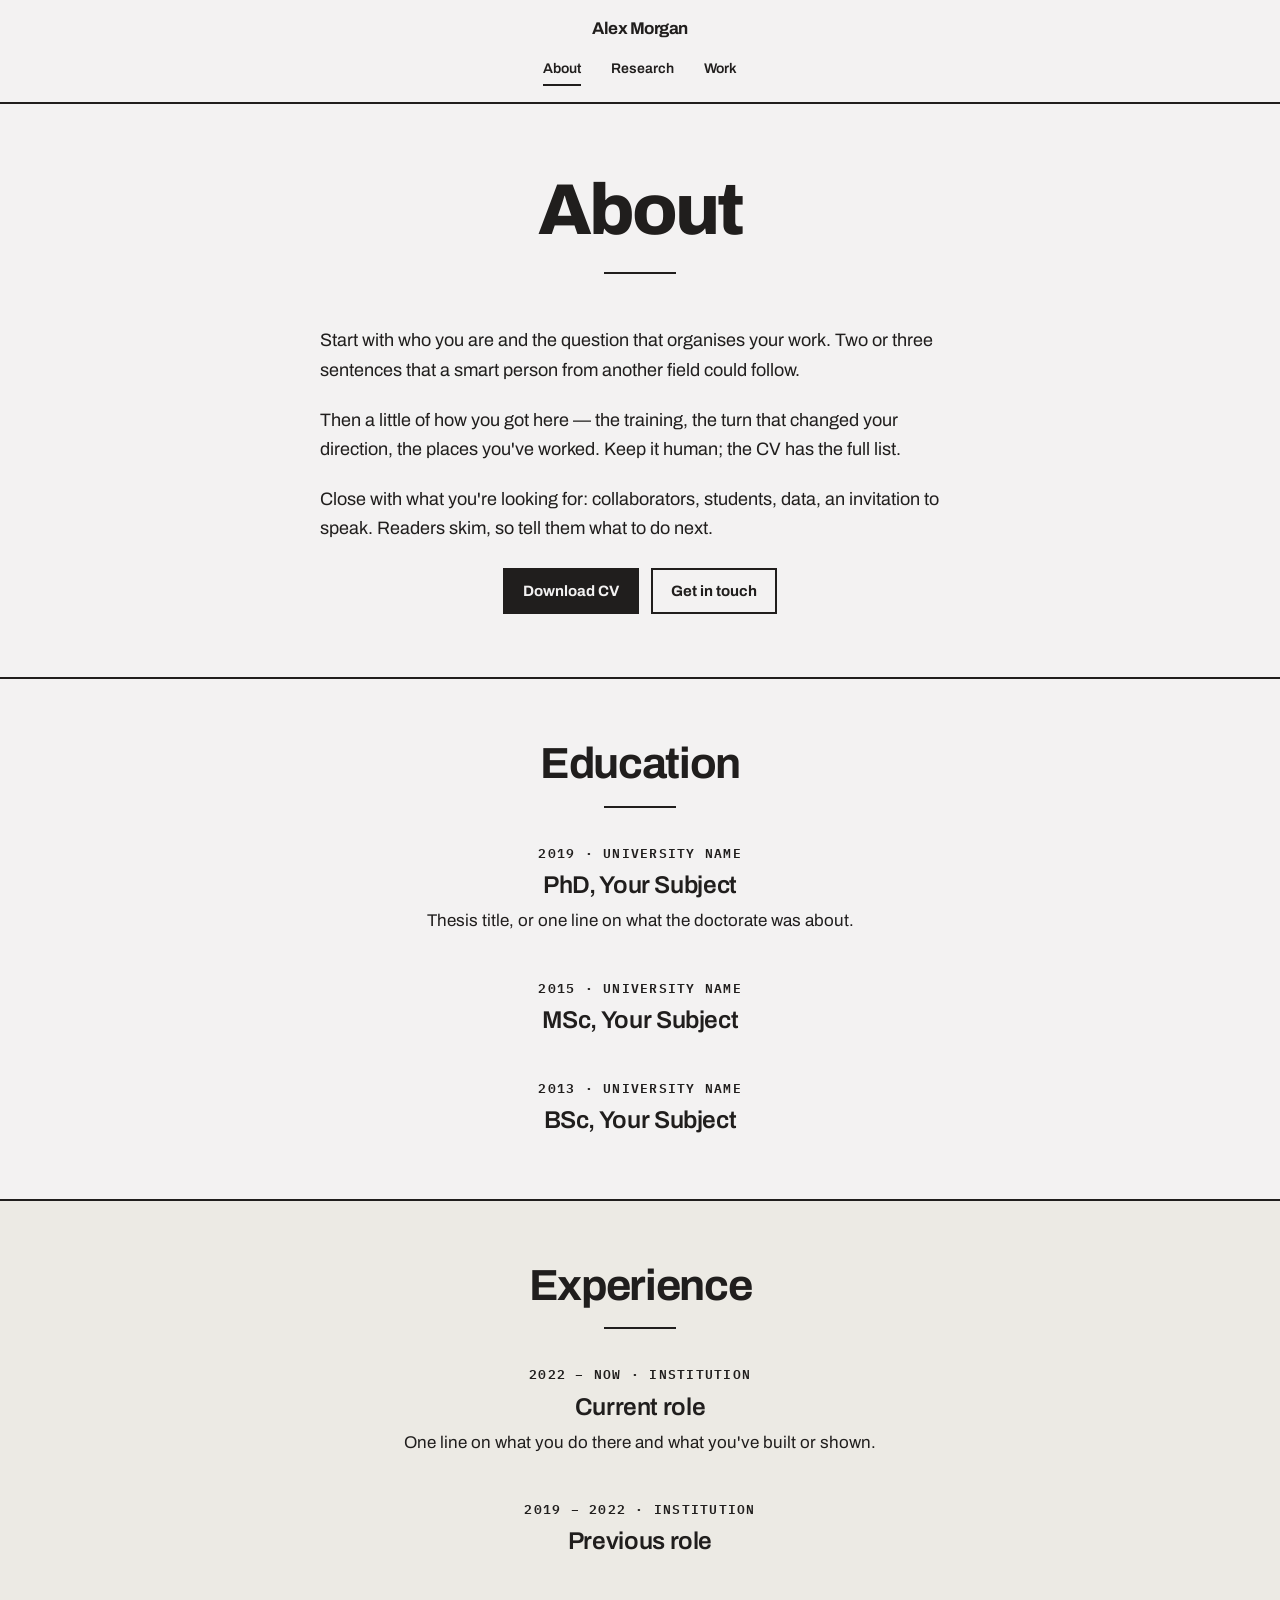
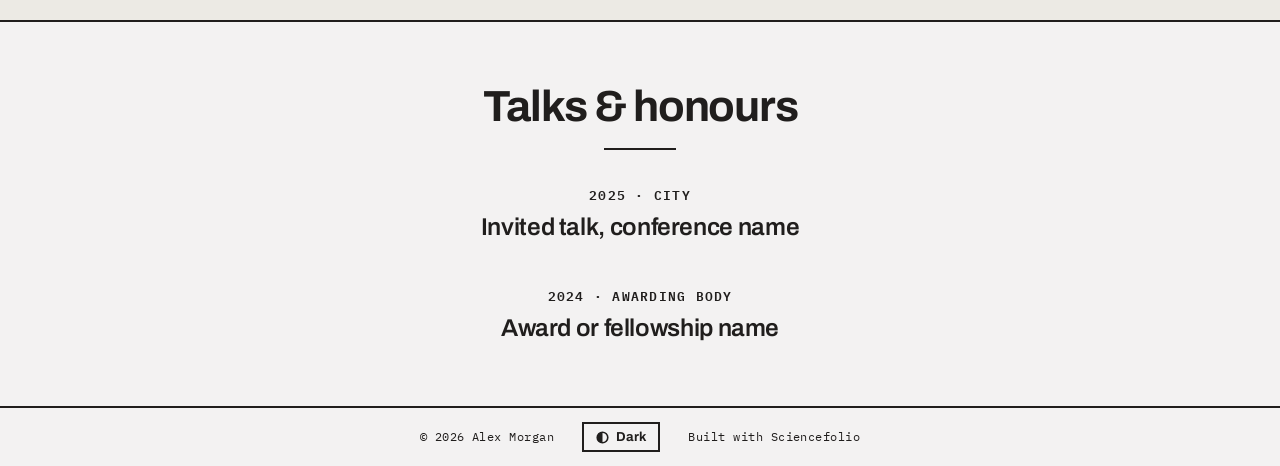
==== about.html @ f15d70e9 "Initial commit" ====
<!doctype html>
<html lang="en">
<head>
<meta charset="utf-8">
<meta name="viewport" content="width=device-width, initial-scale=1">
<title>About · Alex Morgan</title>
<meta name="description" content="Biography, education and experience of Alex Morgan.">
<link rel="icon" href="images/favicon.svg" type="image/svg+xml">
<link rel="preconnect" href="https://fonts.googleapis.com">
<link rel="preconnect" href="https://fonts.gstatic.com" crossorigin>
<link rel="stylesheet" href="https://fonts.googleapis.com/css2?family=Archivo:wght@300;400;600;700;800&family=IBM+Plex+Mono:wght@400;600&family=Fraunces:ital,opsz,wght@0,9..144,300..700;1,9..144,300..700&display=swap">
<link rel="stylesheet" href="css/tokens.css">
<link rel="stylesheet" href="css/site.css">
<script src="js/theme.js"></script>
</head>
<body>

<nav class="nav" aria-label="Main">
  <!-- EDIT: your name; links back to the home page -->
  <a class="nav-name" href="index.html">Alex Morgan</a>
  <a href="about.html" aria-current="page">About</a>
  <a href="research.html">Research</a>
  <a href="work.html">Work</a>
</nav>

<main>
  <header class="page-head">
    <h1>About</h1>
    <hr class="short-rule">
  </header>

  <section class="section flush-top">
    <div class="prose">
      <!-- EDIT: two or three paragraphs. Who you are, what you work on, what you want people to ask you about. -->
      <p>Start with who you are and the question that organises your work. Two or three sentences that a smart person from another field could follow.</p>
      <p>Then a little of how you got here — the training, the turn that changed your direction, the places you've worked. Keep it human; the CV has the full list.</p>
      <p>Close with what you're looking for: collaborators, students, data, an invitation to speak. Readers skim, so tell them what to do next.</p>
    </div>
    <div class="btn-row">
      <a class="btn" href="files/cv.pdf">Download CV</a>
      <a class="btn btn-line" href="index.html#contact">Get in touch</a>
    </div>
  </section>

  <!-- ============ EDUCATION ============ -->
  <section class="section" aria-labelledby="edu-h">
    <div class="wrap">
      <div class="section-head">
        <h2 id="edu-h">Education</h2>
        <hr class="short-rule">
      </div>
      <div class="entries">
        <article class="entry">
          <p class="when">2019 · University name</p>
          <h3>PhD, Your Subject</h3>
          <p>Thesis title, or one line on what the doctorate was about.</p>
        </article>
        <article class="entry">
          <p class="when">2015 · University name</p>
          <h3>MSc, Your Subject</h3>
        </article>
        <article class="entry">
          <p class="when">2013 · University name</p>
          <h3>BSc, Your Subject</h3>
        </article>
      </div>
    </div>
  </section>

  <!-- ============ EXPERIENCE ============ -->
  <section class="section tint" aria-labelledby="exp-h">
    <div class="wrap">
      <div class="section-head">
        <h2 id="exp-h">Experience</h2>
        <hr class="short-rule">
      </div>
      <div class="entries">
        <article class="entry">
          <p class="when">2022 – now · Institution</p>
          <h3>Current role</h3>
          <p>One line on what you do there and what you've built or shown.</p>
        </article>
        <article class="entry">
          <p class="when">2019 – 2022 · Institution</p>
          <h3>Previous role</h3>
        </article>
      </div>
    </div>
  </section>

  <!-- ============ TALKS & HONOURS ============ -->
  <section class="section" aria-labelledby="hon-h">
    <div class="wrap">
      <div class="section-head">
        <h2 id="hon-h">Talks &amp; honours</h2>
        <hr class="short-rule">
      </div>
      <div class="entries">
        <article class="entry">
          <p class="when">2025 · City</p>
          <h3>Invited talk, conference name</h3>
        </article>
        <article class="entry">
          <p class="when">2024 · Awarding body</p>
          <h3>Award or fellowship name</h3>
        </article>
      </div>
    </div>
  </section>
</main>

<footer class="foot">
  <a href="index.html">© 2026 Alex Morgan</a>
  <button type="button" class="toggle" data-theme-toggle aria-pressed="false"><svg viewBox="0 0 16 16" width="13" height="13" aria-hidden="true"><circle cx="8" cy="8" r="6.5" fill="none" stroke="currentColor" stroke-width="2"/><path d="M8 1.5a6.5 6.5 0 0 0 0 13z" fill="currentColor"/></svg><span data-theme-label>Dark</span></button>
  <a href="https://github.com/tuannguyen8390/sciencefolio" rel="noopener">Built with Sciencefolio</a>
</footer>

</body>
</html>
---- css/tokens.css ----
/* ==========================================================================
   SCIENCEFOLIO — tokens.css
   The only file most people need to edit. Three decisions:
   1) TYPE PACK   → set PACK in js/theme.js ('grotesk' default, or 'serif')
   2) ACCENT      → uncomment one line below (or write your own hex)
   3) COLORS      → paper / ink, if you want a different neutral
   ========================================================================== */

:root {
  /* ---- neutrals ------------------------------------------------------- */
  --paper: #f3f2f2;
  --ink: #201e1d;
  --surface: #eceae4;

  /* ---- 2) ACCENT ------------------------------------------------------
     Ships as plain ink: no color, no shared brand. Pick one (light + dark
     values; the dark one needs to be lighter so it stays readable).        */
  --accent-light: #201e1d;
  --accent-dark: #f3f2f2;
  /* --accent-light: #2545d3;  --accent-dark: #8aa2ff;   cobalt  */
  /* --accent-light: #1e6f50;  --accent-dark: #6fd1a8;   forest  */
  /* --accent-light: #b4552d;  --accent-dark: #f0a07c;   rust    */
  /* --accent-light: #6d28d9;  --accent-dark: #b99bff;   violet  */
  --accent: var(--accent-light);

  /* ---- 1) TYPE PACK 01 · GROTESK (default, STEM) ---------------------- */
  --font-display: 'Archivo', system-ui, sans-serif;
  --font-body: 'Archivo', system-ui, sans-serif;
  --font-label: 'IBM Plex Mono', ui-monospace, monospace;
  --font-statement: var(--font-body);
  --display-weight: 800;      /* name and page titles */
  --display-tracking: -0.04em;
  --display-leading: 0.95;
  --head-weight: 700;         /* section headings */
  --head-tracking: -0.03em;
  --title-weight: 600;        /* entry, column and chapter titles */
  --title-tracking: -0.015em;
  --emph-weight: 700;
  --emph-style: normal;
  --label-transform: none;
  --label-tracking: 0.04em;

  /* ---- layout --------------------------------------------------------- */
  --rule: 2px solid var(--ink);
  --edge: clamp(20px, 5vw, 56px);
  --wide: 960px;
  --measure: 64ch;
}

/* ---- 1) TYPE PACK 02 · SERIF (social science & humanities) -------------
   Activate by setting PACK = 'serif' in js/theme.js                       */
html[data-pack="serif"] {
  --font-display: 'Fraunces', Georgia, serif;
  --font-statement: 'Fraunces', Georgia, serif;
  --font-label: 'Archivo', system-ui, sans-serif;
  --display-weight: 600;
  --display-tracking: -0.015em;
  --display-leading: 1;
  --head-weight: 600;
  --head-tracking: -0.015em;
  --title-weight: 500;
  --title-tracking: -0.005em;
  --emph-weight: 600;
  --emph-style: italic;
  --label-transform: uppercase;
  --label-tracking: 0.1em;
}

/* ---- dark mode (toggle in the footer) ---------------------------------- */
html[data-theme="dark"] {
  --paper: #141312;
  --ink: #f3f2f2;
  --surface: #1d1b19;
  --accent: var(--accent-dark);
}
---- css/site.css ----
/* ==========================================================================
   SCIENCEFOLIO — site.css
   Structure and components. Everything reads from tokens.css — you should
   rarely need to touch this file.
   ========================================================================== */

*, *::before, *::after { box-sizing: border-box; }
html { -webkit-text-size-adjust: 100%; }
body {
  margin: 0;
  min-height: 100vh;
  display: flex;
  flex-direction: column;
  background: var(--paper);
  color: var(--ink);
  font-family: var(--font-body);
  font-size: 17px;
  line-height: 1.55;
  text-wrap: pretty;
}
main { flex: 1; }
a { color: var(--ink); text-underline-offset: 4px; text-decoration-thickness: 2px; }
a:hover { color: var(--accent); }
:focus-visible { outline: 2px solid var(--accent); outline-offset: 3px; }
::selection { background: var(--ink); color: var(--paper); }
img { max-width: 100%; display: block; }

/* ---- nav ---------------------------------------------------------------- */
.nav {
  border-bottom: var(--rule);
  display: flex;
  justify-content: center;
  flex-wrap: wrap;
  gap: 12px 30px;
  padding: 16px var(--edge);
  font-size: 14px;
  font-weight: 600;
}
.nav a { text-decoration: none; padding: 4px 0; border-bottom: 2px solid transparent; }
.nav a:hover, .nav a[aria-current="page"] { border-bottom-color: var(--accent); }
.nav a.nav-name {
  flex-basis: 100%;
  text-align: center;
  border-bottom: 0;
  padding: 0;
  font-family: var(--font-display);
  font-weight: var(--head-weight);
  font-size: 17px;
  letter-spacing: var(--head-tracking);
}
.nav a.nav-name:hover { color: var(--accent); }

/* ---- hero --------------------------------------------------------------- */
.hero {
  display: flex;
  flex-direction: column;
  align-items: center;
  text-align: center;
  padding: clamp(48px, 9vh, 96px) var(--edge) clamp(56px, 10vh, 104px);
}
.portrait { width: 152px; height: 152px; margin: 0; border: var(--rule); }
.portrait img { width: 100%; height: 100%; object-fit: cover; filter: grayscale(1) contrast(1.05); }
.hero h1 {
  font-family: var(--font-display);
  font-weight: var(--display-weight);
  font-size: clamp(40px, 6vw, 84px);
  line-height: var(--display-leading);
  letter-spacing: var(--display-tracking);
  margin: 28px 0 0;
}
.kicker {
  font-family: var(--font-label);
  font-size: 13px;
  font-weight: 600;
  letter-spacing: 0.12em;
  text-transform: uppercase;
  margin: 14px 0 0;
}
.short-rule { width: 72px; border: 0; border-top: 2px solid var(--accent); margin: 28px auto; }
.statement {
  font-family: var(--font-statement);
  font-weight: 300;
  font-size: clamp(19px, 2vw, 26px);
  line-height: 1.4;
  max-width: 36ch;
  margin: 0;
}
.statement strong { font-weight: var(--emph-weight); font-style: var(--emph-style); color: var(--accent); }
.profile-links {
  display: flex;
  flex-wrap: wrap;
  justify-content: center;
  gap: 8px 24px;
  margin: 28px 0 0;
  padding: 0;
  list-style: none;
  font-family: var(--font-label);
  font-size: 13px;
  font-weight: 600;
  letter-spacing: var(--label-tracking);
  text-transform: var(--label-transform);
}

/* ---- page head (inner pages) -------------------------------------------- */
.page-head { text-align: center; padding: clamp(48px, 8vh, 88px) var(--edge) 12px; }
.page-head h1 {
  font-family: var(--font-display);
  font-weight: var(--display-weight);
  font-size: clamp(40px, 6vw, 72px);
  line-height: var(--display-leading);
  letter-spacing: var(--display-tracking);
  margin: 0;
}
.page-head > .short-rule:last-child { margin-bottom: 4px; }
.page-head p { max-width: 52ch; margin: 18px auto 0; font-size: 19px; }

/* ---- sections ----------------------------------------------------------- */
.section { padding: clamp(44px, 7vh, 80px) var(--edge); border-top: var(--rule); }
.section.flush-top { border-top: 0; padding-top: clamp(28px, 4vh, 44px); }
.section.tint { background: var(--surface); }
.wrap { max-width: var(--wide); margin: 0 auto; }
.section-head { text-align: center; margin-bottom: 36px; }
.section-head h2 {
  font-family: var(--font-display);
  font-weight: var(--head-weight);
  font-size: clamp(28px, 3.4vw, 44px);
  line-height: 1;
  letter-spacing: var(--head-tracking);
  margin: 0;
}
.section-head .short-rule { margin: 20px auto 0; }
.more { text-align: center; margin-top: 28px; font-weight: 600; }
.prose { max-width: var(--measure); margin: 0 auto; font-size: 18px; line-height: 1.65; }
.prose p { margin: 0 0 1.1em; }

/* ---- centered columns (home: what I work on) -------------------------- */
.cols3 {
  display: grid;
  grid-template-columns: repeat(3, minmax(0, 1fr));
  gap: 44px 48px;
  text-align: center;
}
.col { display: flex; flex-direction: column; align-items: center; }
.col h3 {
  font-family: var(--font-display);
  font-weight: var(--title-weight);
  font-size: clamp(19px, 1.8vw, 23px);
  line-height: 1.15;
  letter-spacing: var(--title-tracking);
  margin: 0;
}
.col p { margin: 12px 0 0; max-width: 32ch; font-size: 16px; }
.col .tags { justify-content: center; margin-top: 16px; }

/* ---- centered entries (selected work, education, experience) ----------- */
.entries { max-width: var(--measure); margin: 0 auto; }
.entry { max-width: var(--measure); margin-left: auto; margin-right: auto; text-align: center; }
.entry:not([hidden]) ~ .entry:not([hidden]) { margin-top: 44px; }
.entry .when {
  font-family: var(--font-label);
  font-size: 12.5px;
  font-weight: 600;
  letter-spacing: 0.1em;
  text-transform: uppercase;
  margin: 0 0 8px;
}
.entry h3 {
  font-family: var(--font-display);
  font-weight: var(--title-weight);
  font-size: clamp(20px, 1.9vw, 25px);
  line-height: 1.2;
  letter-spacing: var(--title-tracking);
  margin: 0;
}
.entry h3 a { text-decoration: none; }
.entry h3 a:hover { text-decoration: underline; text-decoration-thickness: 2px; text-underline-offset: 5px; }
.entry p:not(.when) { margin: 8px auto 0; max-width: 52ch; }

/* ---- tags --------------------------------------------------------------- */
/* Plain labels separated by dots. Boxes are reserved for things you can click. */
.tags { display: flex; flex-wrap: wrap; gap: 4px 0; }
.tag {
  font-family: var(--font-label);
  font-size: 12px;
  font-weight: 400;
  letter-spacing: 0.08em;
  text-transform: uppercase;
}
.tag + .tag::before { content: "·"; margin: 0 9px; }

/* ---- research chapters -------------------------------------------------- */
.chapters { max-width: 720px; margin: 0 auto; }
.chapter { text-align: center; }
.chapter + .chapter { margin-top: 96px; }
.figure { max-width: 520px; margin: 0 auto 30px; border: var(--rule); }
.figure img { width: 100%; height: auto; aspect-ratio: 16 / 9; object-fit: cover; filter: grayscale(1) contrast(1.05); }
.figure figcaption {
  border-top: var(--rule);
  padding: 10px 14px;
  font-family: var(--font-label);
  font-size: 12.5px;
  font-weight: 600;
  letter-spacing: var(--label-tracking);
  text-transform: var(--label-transform);
  text-align: left;
}
.chapter .when {
  font-family: var(--font-label);
  font-size: 12.5px;
  font-weight: 600;
  letter-spacing: 0.1em;
  text-transform: uppercase;
  margin: 0 0 10px;
}
.chapter h2 {
  font-family: var(--font-display);
  font-weight: var(--head-weight);
  font-size: clamp(26px, 3vw, 38px);
  line-height: 1.1;
  letter-spacing: var(--head-tracking);
  margin: 0;
}
.chapter p:not(.when) { max-width: 58ch; margin: 16px auto 0; font-size: 18px; line-height: 1.6; }
.chapter .tags { margin-top: 18px; }

/* ---- buttons ------------------------------------------------------------ */
.btn {
  display: inline-block;
  font-family: var(--font-body);
  font-weight: 700;
  font-size: 15px;
  line-height: 1.2;
  padding: 12px 18px;
  border: 2px solid var(--ink);
  background: var(--ink);
  color: var(--paper);
  text-decoration: none;
  cursor: pointer;
}
.btn:hover { background: var(--accent); border-color: var(--accent); color: var(--paper); }
.btn-line { background: transparent; color: var(--ink); }
.btn-line:hover { background: var(--ink); border-color: var(--ink); color: var(--paper); }
.btn-row { display: flex; flex-wrap: wrap; justify-content: center; gap: 12px; margin-top: 24px; }

/* ---- work page ---------------------------------------------------------- */
.filters { display: flex; flex-wrap: wrap; justify-content: center; gap: 8px; margin-bottom: 56px; }
.filter {
  font-family: var(--font-label);
  font-size: 12.5px;
  font-weight: 600;
  letter-spacing: 0.06em;
  text-transform: uppercase;
  background: transparent;
  color: var(--ink);
  border: 2px solid var(--ink);
  padding: 7px 14px;
  cursor: pointer;
}
.filter:hover { border-color: var(--accent); color: var(--accent); }
.filter[aria-pressed="true"] { background: var(--ink); color: var(--paper); }
.year-group { margin-bottom: 64px; }
.year-group:last-child { margin-bottom: 0; }
.year {
  font-family: var(--font-display);
  font-weight: 300;
  font-size: clamp(52px, 8vw, 104px);
  line-height: 1;
  letter-spacing: var(--display-tracking);
  text-align: center;
  margin: 0 0 36px;
}
.entry .authors strong { font-weight: 700; }
.entry .tags, .chapter .tags { justify-content: center; margin-top: 14px; }
.links { display: flex; flex-wrap: wrap; justify-content: center; gap: 10px; margin-top: 16px; }
.links a {
  font-family: var(--font-label);
  font-size: 12px;
  font-weight: 600;
  letter-spacing: 0.08em;
  text-transform: uppercase;
  text-decoration: none;
  border: 2px solid var(--ink);
  padding: 5px 11px;
}
.links a:hover { background: var(--ink); color: var(--paper); }

/* ---- footer ------------------------------------------------------------- */
.foot {
  border-top: var(--rule);
  display: flex;
  justify-content: center;
  align-items: center;
  flex-wrap: wrap;
  gap: 12px 28px;
  padding: 14px var(--edge);
  font-family: var(--font-label);
  font-size: 12px;
  letter-spacing: var(--label-tracking);
  text-transform: var(--label-transform);
}
.foot a { text-decoration: none; }
.foot a:hover { text-decoration: underline; }
.toggle {
  font-family: var(--font-body);
  font-size: 13px;
  font-weight: 700;
  letter-spacing: 0;
  text-transform: none;
  background: transparent;
  color: var(--ink);
  border: 2px solid var(--ink);
  padding: 6px 12px;
  cursor: pointer;
  display: inline-flex;
  align-items: center;
  gap: 7px;
}
.toggle:hover { border-color: var(--accent); color: var(--accent); }

/* ---- small screens ------------------------------------------------------ */
@media (max-width: 720px) {
  .cols3 { grid-template-columns: 1fr; }
  body { font-size: 16px; }
}
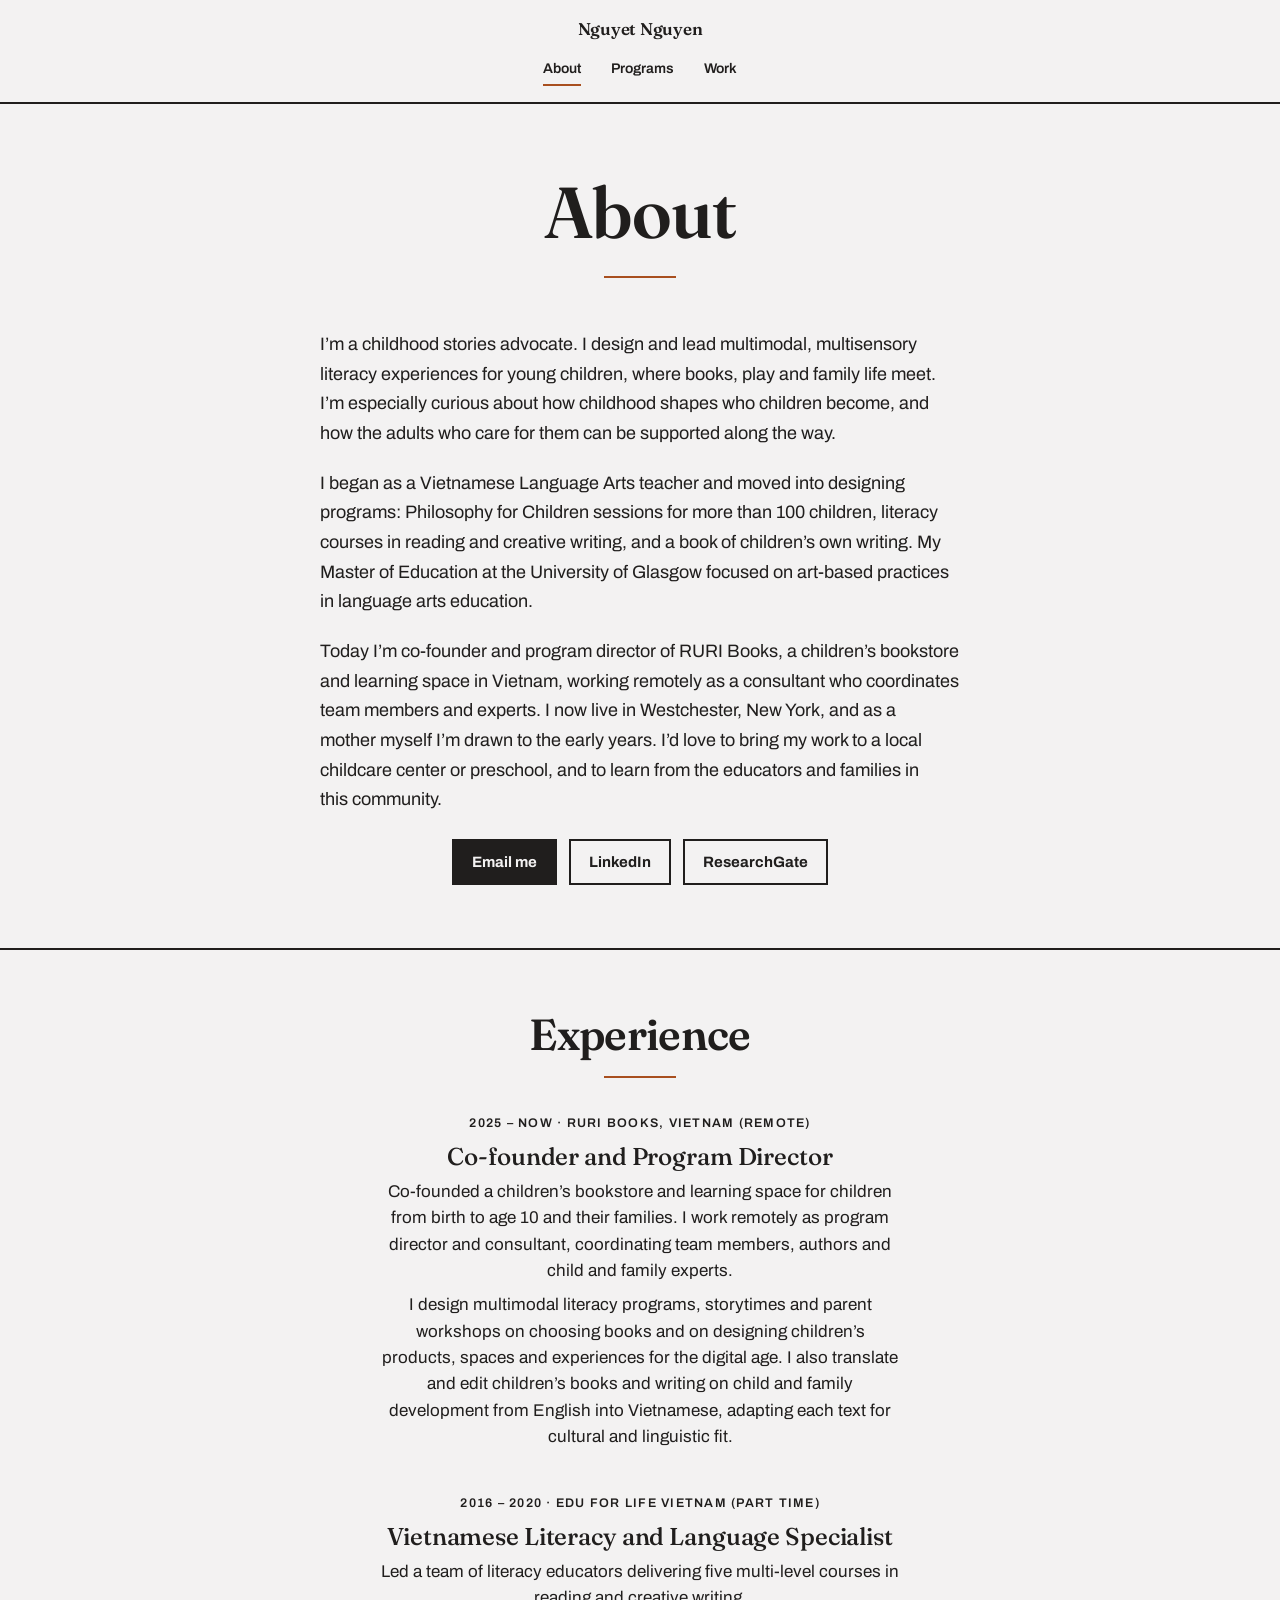
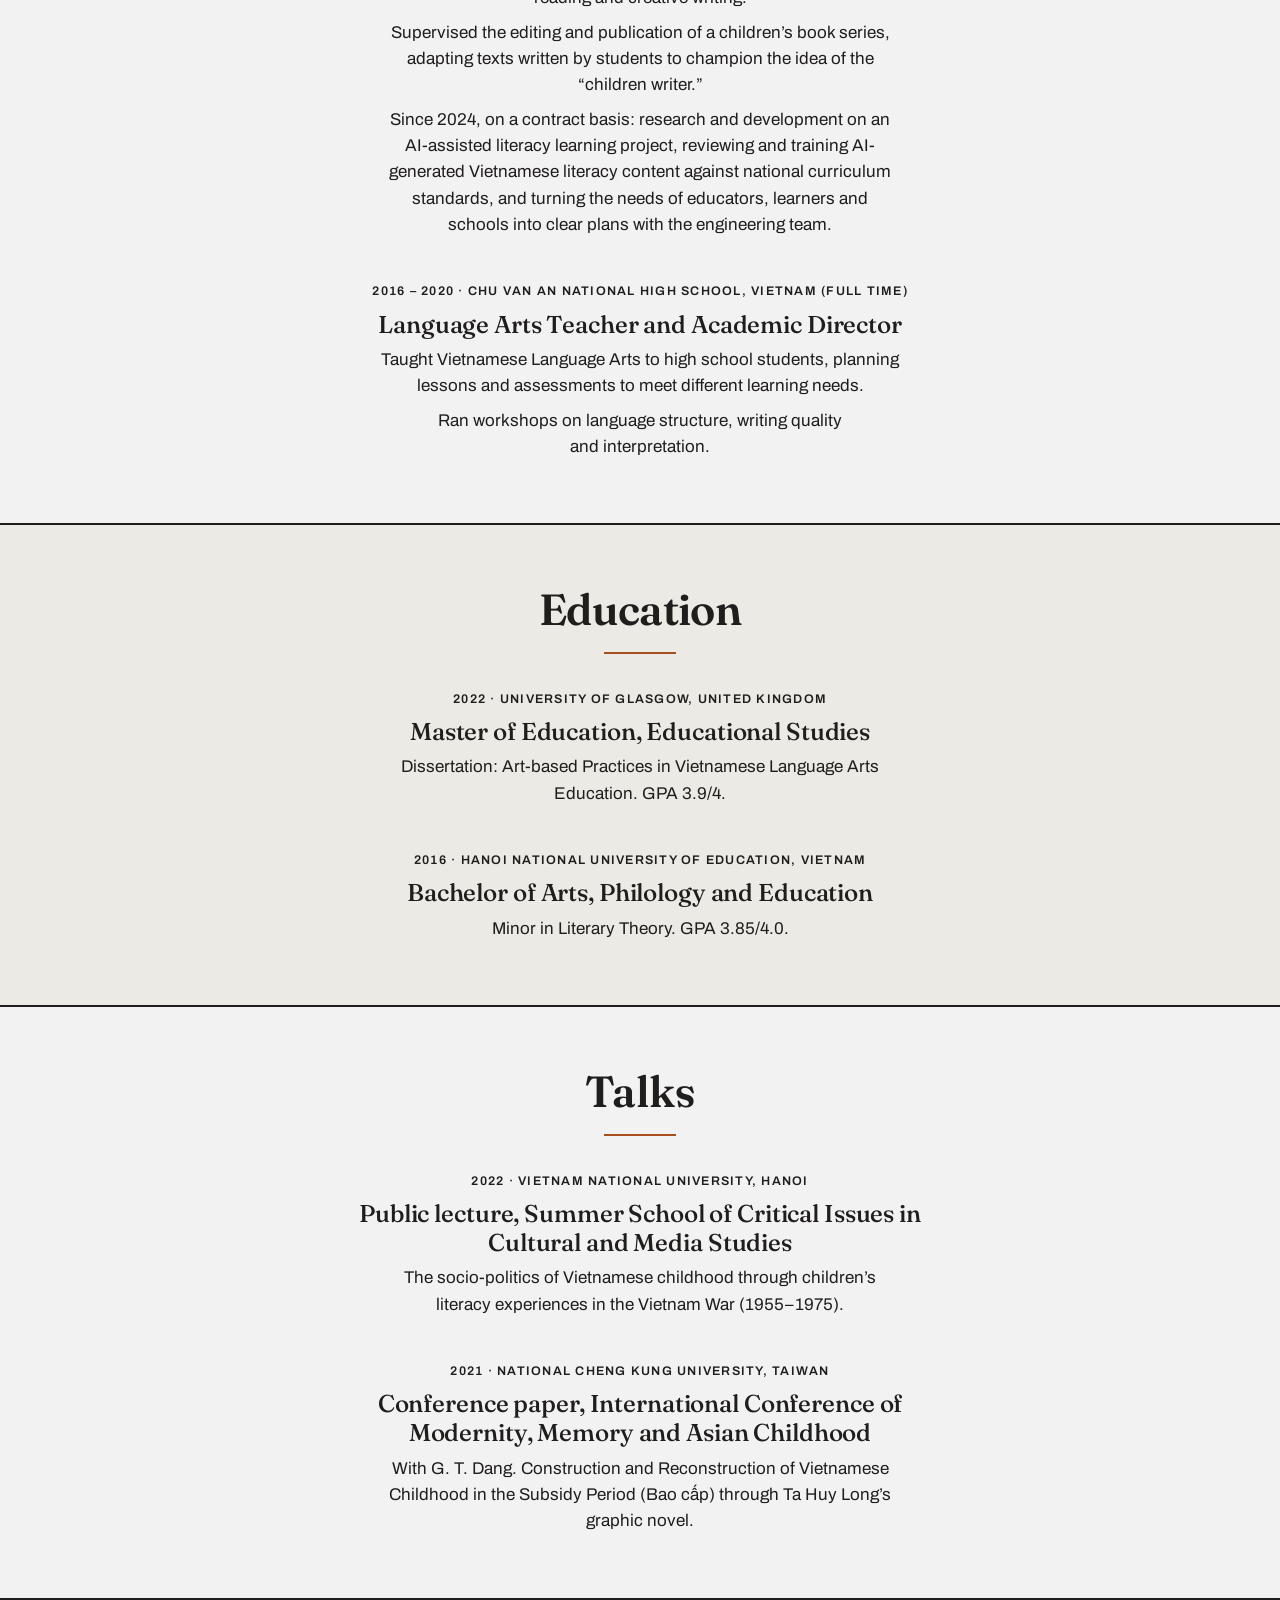
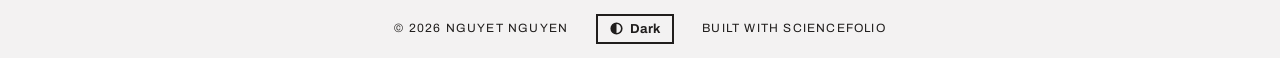
==== commit 50bf3f77: "Add files via upload" ====
--- a/about.html
+++ b/about.html
@@ -3,23 +3,21 @@
 <head>
 <meta charset="utf-8">
 <meta name="viewport" content="width=device-width, initial-scale=1">
-<title>About · Alex Morgan</title>
-<meta name="description" content="Biography, education and experience of Alex Morgan.">
+<title>About · Nguyet Nguyen</title>
+<meta name="description" content="Biography, education and experience of Nguyet Nguyen, an early childhood enrichment and literacy designer.">
 <link rel="icon" href="images/favicon.svg" type="image/svg+xml">
 <link rel="preconnect" href="https://fonts.googleapis.com">
 <link rel="preconnect" href="https://fonts.gstatic.com" crossorigin>
-<link rel="stylesheet" href="https://fonts.googleapis.com/css2?family=Archivo:wght@300;400;600;700;800&family=IBM+Plex+Mono:wght@400;600&family=Fraunces:ital,opsz,wght@0,9..144,300..700;1,9..144,300..700&display=swap">
+<link rel="stylesheet" href="https://fonts.googleapis.com/css2?family=Archivo:wght@300;400;600;700;800&family=Fraunces:ital,opsz,wght@0,9..144,300..700;1,9..144,300..700&display=swap">
 <link rel="stylesheet" href="css/tokens.css">
 <link rel="stylesheet" href="css/site.css">
 <script src="js/theme.js"></script>
 </head>
 <body>
-
 <nav class="nav" aria-label="Main">
-  <!-- EDIT: your name; links back to the home page -->
-  <a class="nav-name" href="index.html">Alex Morgan</a>
+  <a class="nav-name" href="index.html">Nguyet Nguyen</a>
   <a href="about.html" aria-current="page">About</a>
-  <a href="research.html">Research</a>
+  <a href="research.html">Programs</a>
   <a href="work.html">Work</a>
 </nav>
 
@@ -31,19 +29,48 @@
 
   <section class="section flush-top">
     <div class="prose">
-      <!-- EDIT: two or three paragraphs. Who you are, what you work on, what you want people to ask you about. -->
-      <p>Start with who you are and the question that organises your work. Two or three sentences that a smart person from another field could follow.</p>
-      <p>Then a little of how you got here — the training, the turn that changed your direction, the places you've worked. Keep it human; the CV has the full list.</p>
-      <p>Close with what you're looking for: collaborators, students, data, an invitation to speak. Readers skim, so tell them what to do next.</p>
+      <p>I’m a childhood stories advocate. I design and lead multimodal, multisensory literacy experiences for young children, where books, play and family life meet. I’m especially curious about how childhood shapes who children become, and how the adults who care for them can be supported along the way.</p>
+      <p>I began as a Vietnamese Language Arts teacher and moved into designing programs: Philosophy for Children sessions for more than 100 children, literacy courses in reading and creative writing, and a book of children’s own writing. My Master of Education at the University of Glasgow focused on art-based practices in language arts education.</p>
+      <p>Today I’m co-founder and program director of RURI Books, a children’s bookstore and learning space in Vietnam, working remotely as a consultant who coordinates team members and experts. I now live in Westchester, New York, and as a mother myself I’m drawn to the early years. I’d love to bring my work to a local childcare center or preschool, and to learn from the educators and families in this community.</p>
     </div>
     <div class="btn-row">
-      <a class="btn" href="files/cv.pdf">Download CV</a>
-      <a class="btn btn-line" href="index.html#contact">Get in touch</a>
+      <a class="btn" href="mailto:ng.thanhnguyet19@gmail.com">Email me</a>
+      <a class="btn btn-line" href="https://www.linkedin.com/in/nguyet-nguyen-491243195/">LinkedIn</a>
+      <a class="btn btn-line" href="https://www.researchgate.net/profile/Nguyet-Nguyen-42">ResearchGate</a>
     </div>
   </section>
 
-  <!-- ============ EDUCATION ============ -->
-  <section class="section" aria-labelledby="edu-h">
+  <section class="section" aria-labelledby="exp-h">
+    <div class="wrap">
+      <div class="section-head">
+        <h2 id="exp-h">Experience</h2>
+        <hr class="short-rule">
+      </div>
+      <div class="entries">
+        <article class="entry">
+          <p class="when">2025 – now · RURI Books, Vietnam (remote)</p>
+          <h3>Co-founder and Program Director</h3>
+          <p>Co-founded a children’s bookstore and learning space for children from birth to age 10 and their families. I work remotely as program director and consultant, coordinating team members, authors and child and family experts.</p>
+          <p>I design multimodal literacy programs, storytimes and parent workshops on choosing books and on designing children’s products, spaces and experiences for the digital age. I also translate and edit children’s books and writing on child and family development from English into Vietnamese, adapting each text for cultural and linguistic fit.</p>
+        </article>
+        <article class="entry">
+          <p class="when">2016 – 2020 · Edu for Life Vietnam (part time)</p>
+          <h3>Vietnamese Literacy and Language Specialist</h3>
+          <p>Led a team of literacy educators delivering five multi-level courses in reading and creative writing.</p>
+          <p>Supervised the editing and publication of a children’s book series, adapting texts written by students to champion the idea of the “children writer.”</p>
+          <p>Since 2024, on a contract basis: research and development on an AI-assisted literacy learning project, reviewing and training AI-generated Vietnamese literacy content against national curriculum standards, and turning the needs of educators, learners and schools into clear plans with the engineering team.</p>
+        </article>
+        <article class="entry">
+          <p class="when">2016 – 2020 · Chu Van An National High School, Vietnam (full time)</p>
+          <h3>Language Arts Teacher and Academic Director</h3>
+          <p>Taught Vietnamese Language Arts to high school students, planning lessons and assessments to meet different learning needs.</p>
+          <p>Ran workshops on language structure, writing quality and interpretation.</p>
+        </article>
+      </div>
+    </div>
+  </section>
+
+  <section class="section tint" aria-labelledby="edu-h">
     <div class="wrap">
       <div class="section-head">
         <h2 id="edu-h">Education</h2>
@@ -51,58 +78,35 @@
       </div>
       <div class="entries">
         <article class="entry">
-          <p class="when">2019 · University name</p>
-          <h3>PhD, Your Subject</h3>
-          <p>Thesis title, or one line on what the doctorate was about.</p>
+          <p class="when">2022 · University of Glasgow, United Kingdom</p>
+          <h3>Master of Education, Educational Studies</h3>
+          <p>Dissertation: Art-based Practices in Vietnamese Language Arts Education. GPA 3.9/4.</p>
         </article>
         <article class="entry">
-          <p class="when">2015 · University name</p>
-          <h3>MSc, Your Subject</h3>
-        </article>
-        <article class="entry">
-          <p class="when">2013 · University name</p>
-          <h3>BSc, Your Subject</h3>
+          <p class="when">2016 · Hanoi National University of Education, Vietnam</p>
+          <h3>Bachelor of Arts, Philology and Education</h3>
+          <p>Minor in Literary Theory. GPA 3.85/4.0.</p>
         </article>
       </div>
     </div>
   </section>
 
-  <!-- ============ EXPERIENCE ============ -->
-  <section class="section tint" aria-labelledby="exp-h">
+  <section class="section" aria-labelledby="talks-h">
     <div class="wrap">
       <div class="section-head">
-        <h2 id="exp-h">Experience</h2>
+        <h2 id="talks-h">Talks</h2>
         <hr class="short-rule">
       </div>
       <div class="entries">
         <article class="entry">
-          <p class="when">2022 – now · Institution</p>
-          <h3>Current role</h3>
-          <p>One line on what you do there and what you've built or shown.</p>
+          <p class="when">2022 · Vietnam National University, Hanoi</p>
+          <h3>Public lecture, Summer School of Critical Issues in Cultural and Media Studies</h3>
+          <p>The socio-politics of Vietnamese childhood through children’s literacy experiences in the Vietnam War (1955–1975).</p>
         </article>
         <article class="entry">
-          <p class="when">2019 – 2022 · Institution</p>
-          <h3>Previous role</h3>
-        </article>
-      </div>
-    </div>
-  </section>
-
-  <!-- ============ TALKS & HONOURS ============ -->
-  <section class="section" aria-labelledby="hon-h">
-    <div class="wrap">
-      <div class="section-head">
-        <h2 id="hon-h">Talks &amp; honours</h2>
-        <hr class="short-rule">
-      </div>
-      <div class="entries">
-        <article class="entry">
-          <p class="when">2025 · City</p>
-          <h3>Invited talk, conference name</h3>
-        </article>
-        <article class="entry">
-          <p class="when">2024 · Awarding body</p>
-          <h3>Award or fellowship name</h3>
+          <p class="when">2021 · National Cheng Kung University, Taiwan</p>
+          <h3>Conference paper, International Conference of Modernity, Memory and Asian Childhood</h3>
+          <p>With G. T. Dang. Construction and Reconstruction of Vietnamese Childhood in the Subsidy Period (<span lang="vi">Bao cấp</span>) through Ta Huy Long’s graphic novel.</p>
         </article>
       </div>
     </div>
@@ -110,7 +114,7 @@
 </main>
 
 <footer class="foot">
-  <a href="index.html">© 2026 Alex Morgan</a>
+  <a href="index.html">© 2026 Nguyet Nguyen</a>
   <button type="button" class="toggle" data-theme-toggle aria-pressed="false"><svg viewBox="0 0 16 16" width="13" height="13" aria-hidden="true"><circle cx="8" cy="8" r="6.5" fill="none" stroke="currentColor" stroke-width="2"/><path d="M8 1.5a6.5 6.5 0 0 0 0 13z" fill="currentColor"/></svg><span data-theme-label>Dark</span></button>
   <a href="https://github.com/tuannguyen8390/sciencefolio" rel="noopener">Built with Sciencefolio</a>
 </footer>
--- a/css/tokens.css
+++ b/css/tokens.css
@@ -15,8 +15,8 @@
   /* ---- 2) ACCENT ------------------------------------------------------
      Ships as plain ink: no color, no shared brand. Pick one (light + dark
      values; the dark one needs to be lighter so it stays readable).        */
-  --accent-light: #201e1d;
-  --accent-dark: #f3f2f2;
+  --accent-light: #a84f1f;   /* warm terracotta orange */
+  --accent-dark: #f0a070;    /* lighter orange for dark mode */
   /* --accent-light: #2545d3;  --accent-dark: #8aa2ff;   cobalt  */
   /* --accent-light: #1e6f50;  --accent-dark: #6fd1a8;   forest  */
   /* --accent-light: #b4552d;  --accent-dark: #f0a07c;   rust    */
--- a/css/site.css
+++ b/css/site.css
@@ -222,6 +222,42 @@
 }
 .chapter p:not(.when) { max-width: 58ch; margin: 16px auto 0; font-size: 18px; line-height: 1.6; }
 .chapter .tags { margin-top: 18px; }
+
+/* ---- program layout: sharp lead, quick facts, then photos and links ------ */
+.chapter p.lead {
+  font-family: var(--font-statement);
+  font-weight: 300;
+  font-size: clamp(20px, 2.2vw, 25px);
+  line-height: 1.4;
+  max-width: 38ch;
+  margin: 18px auto 0;
+}
+.chapter p.lead strong { font-weight: var(--emph-weight); font-style: var(--emph-style); color: var(--accent); }
+.facts { max-width: 58ch; margin: 26px auto 0; }
+.facts div { margin-top: 12px; }
+.facts dt {
+  font-family: var(--font-label);
+  font-size: 12px;
+  font-weight: 600;
+  letter-spacing: 0.1em;
+  text-transform: uppercase;
+  margin: 0;
+}
+.facts dd { margin: 2px 0 0; font-size: 16.5px; line-height: 1.5; }
+.chapter .figure { margin-top: 32px; margin-bottom: 0; }
+.chapter .figure + .figure { margin-top: 20px; }
+.chapter .links { margin-top: 24px; }
+.chapter p.small-label {
+  font-family: var(--font-label);
+  font-size: 12px;
+  font-weight: 600;
+  letter-spacing: 0.1em;
+  text-transform: uppercase;
+  margin: 26px auto 0;
+}
+.plain { list-style: none; padding: 0; margin: 14px auto 0; max-width: 58ch; }
+.plain li { margin-top: 14px; font-size: 18px; line-height: 1.4; }
+.plain .orig { display: block; font-size: 15px; font-style: italic; margin-top: 2px; }
 
 /* ---- buttons ------------------------------------------------------------ */
 .btn {
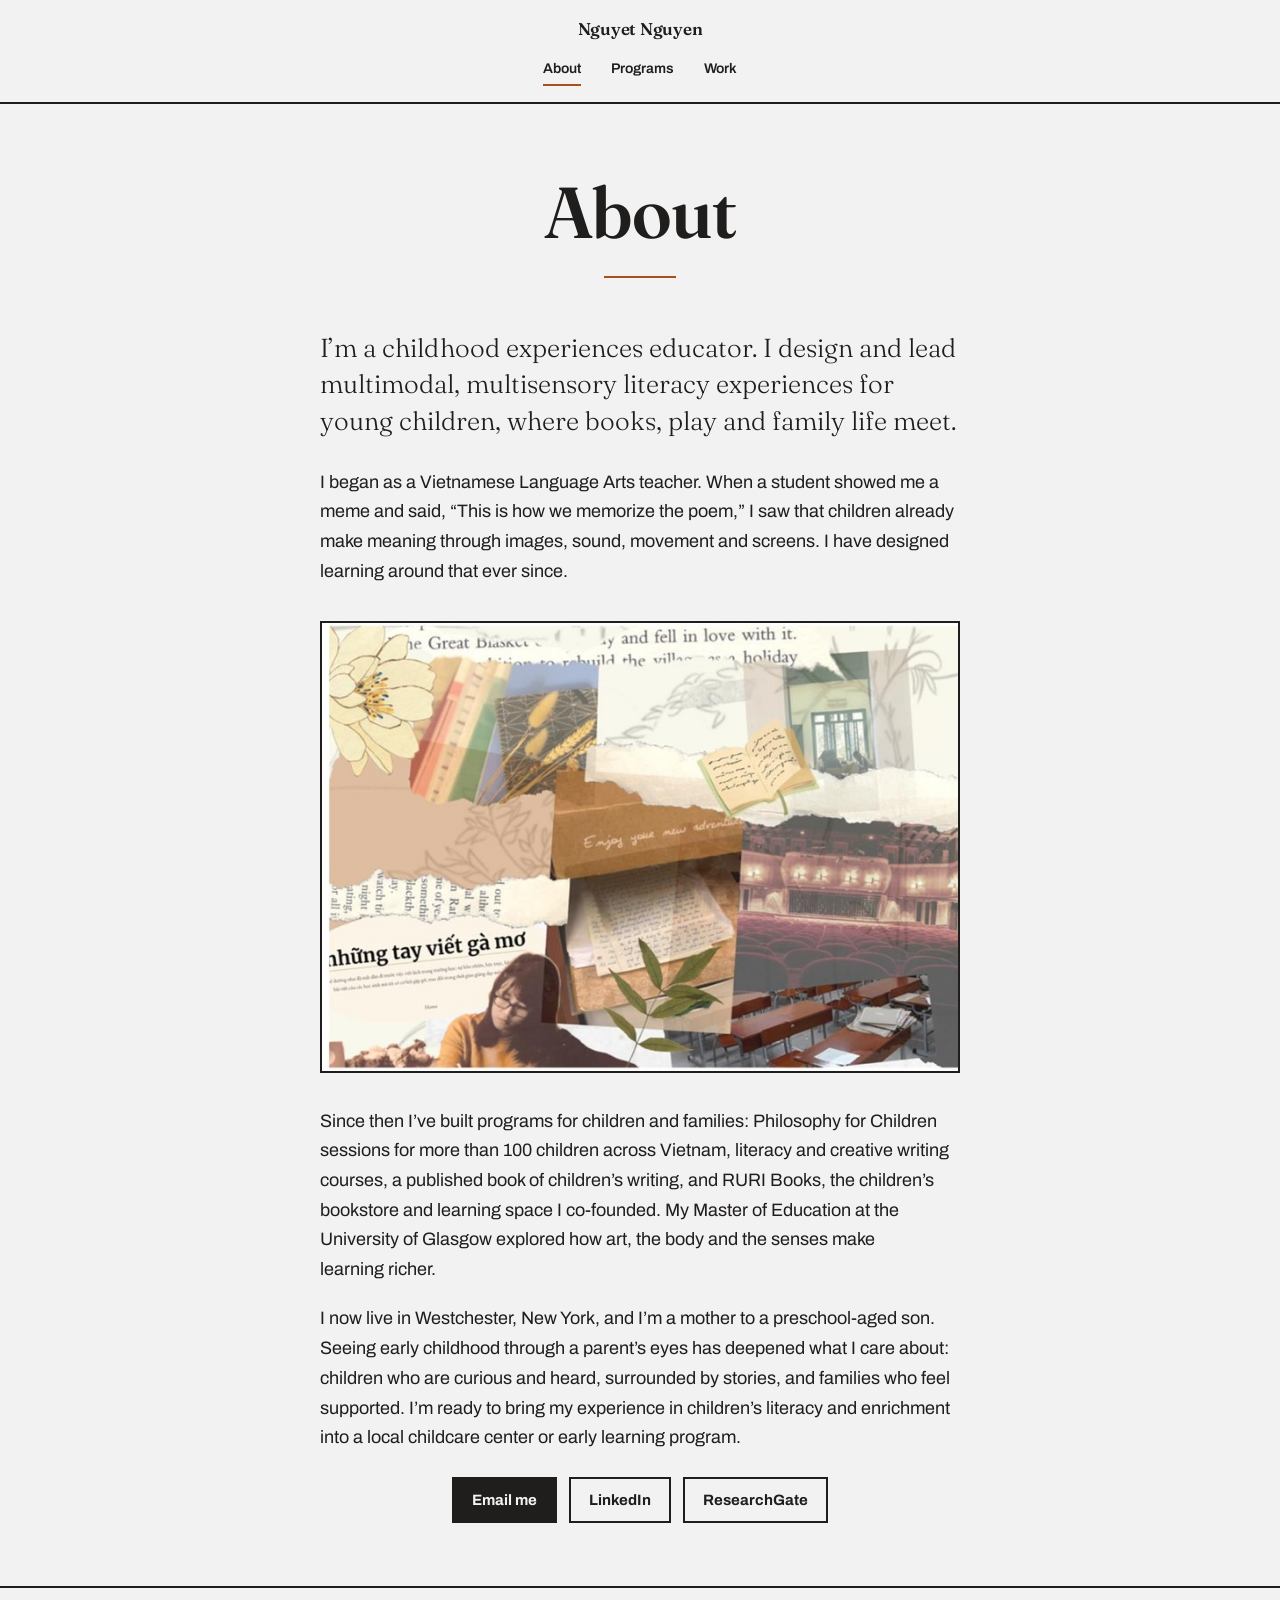
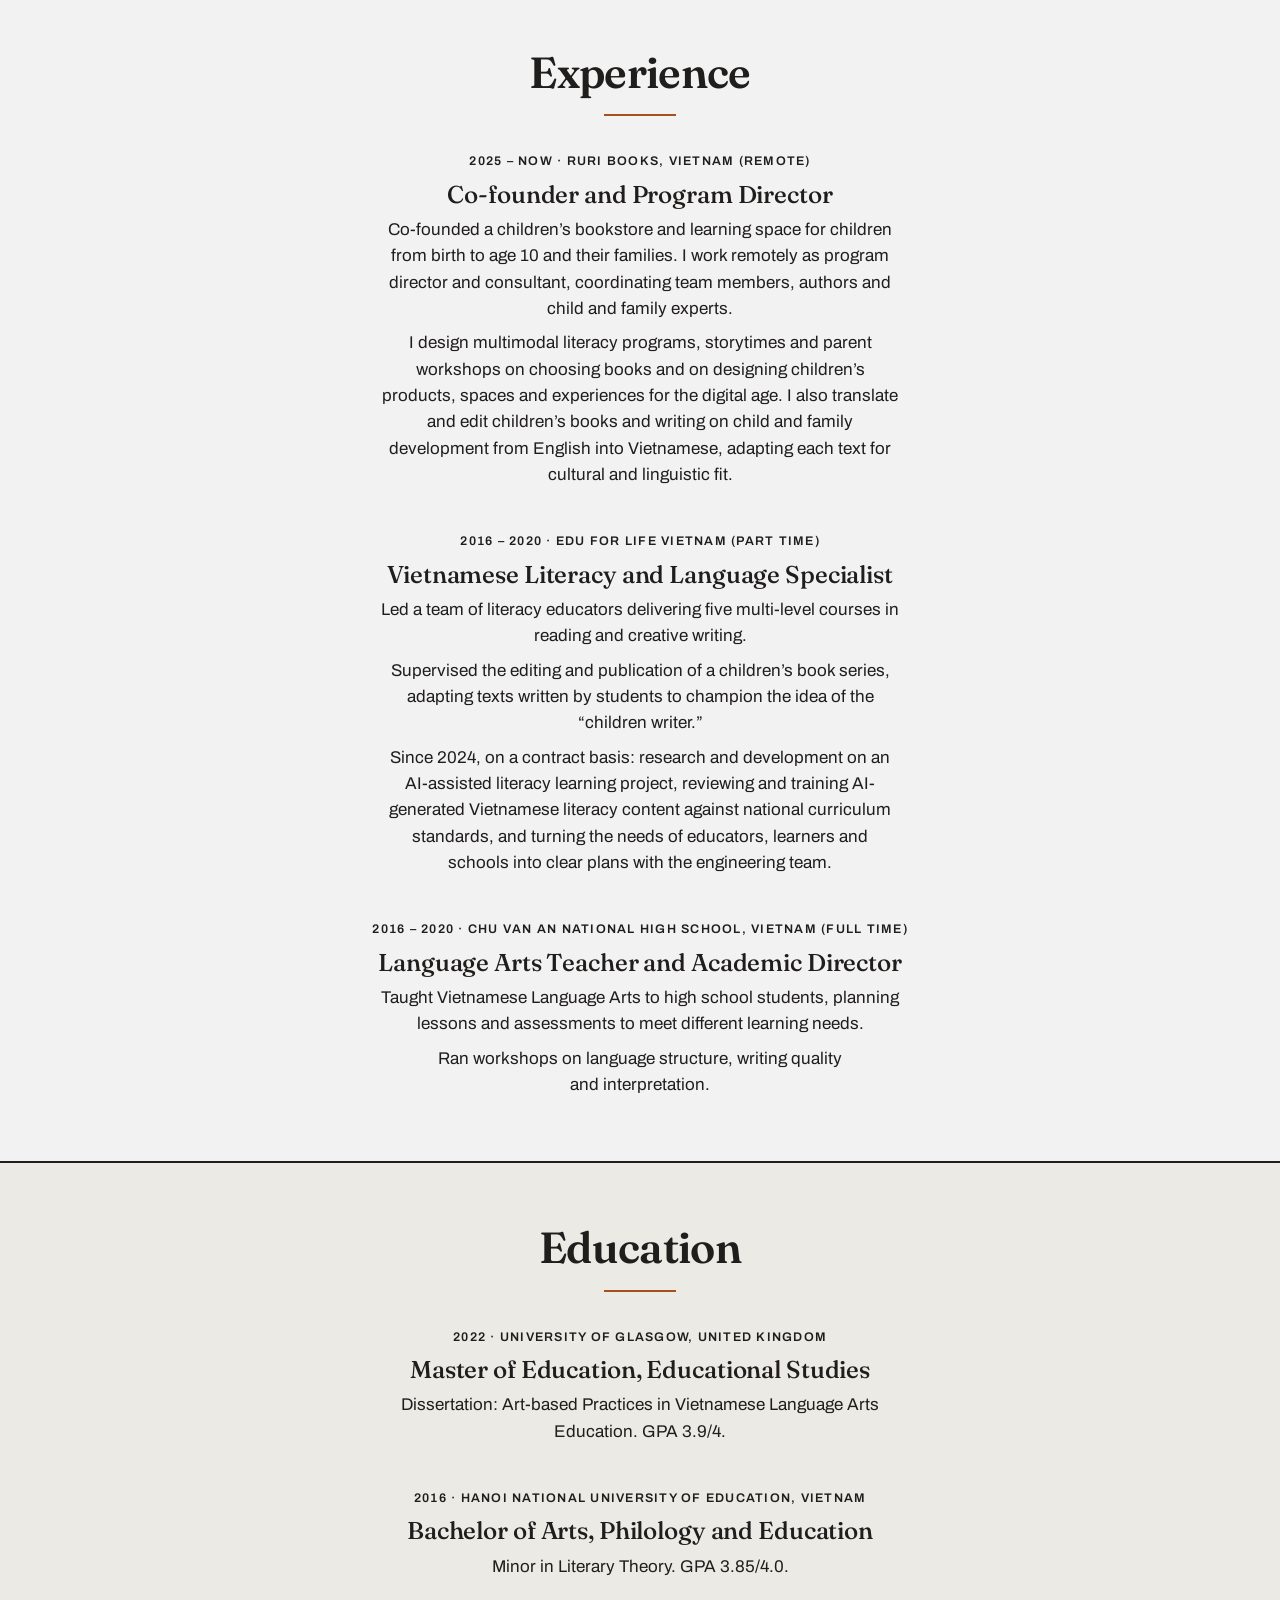
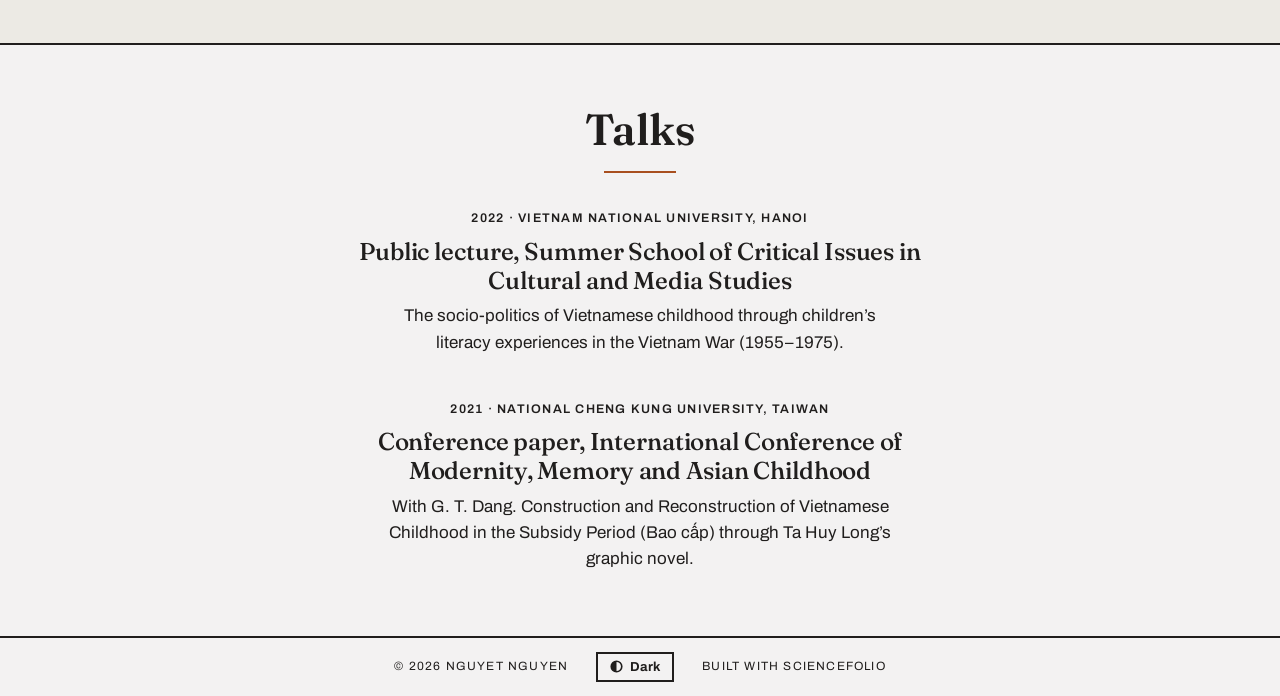
==== commit 03846ce2: "Add files via upload" ====
--- a/about.html
+++ b/about.html
@@ -29,9 +29,15 @@
 
   <section class="section flush-top">
     <div class="prose">
-      <p>I’m a childhood stories advocate. I design and lead multimodal, multisensory literacy experiences for young children, where books, play and family life meet. I’m especially curious about how childhood shapes who children become, and how the adults who care for them can be supported along the way.</p>
-      <p>I began as a Vietnamese Language Arts teacher and moved into designing programs: Philosophy for Children sessions for more than 100 children, literacy courses in reading and creative writing, and a book of children’s own writing. My Master of Education at the University of Glasgow focused on art-based practices in language arts education.</p>
-      <p>Today I’m co-founder and program director of RURI Books, a children’s bookstore and learning space in Vietnam, working remotely as a consultant who coordinates team members and experts. I now live in Westchester, New York, and as a mother myself I’m drawn to the early years. I’d love to bring my work to a local childcare center or preschool, and to learn from the educators and families in this community.</p>
+      <p class="lead-in">I’m a childhood experiences educator. I design and lead multimodal, multisensory literacy experiences for young children, where books, play and family life meet.</p>
+      <p>I began as a Vietnamese Language Arts teacher. When a student showed me a meme and said, “This is how we memorize the poem,” I saw that children already make meaning through images, sound, movement and screens. I have designed learning around that ever since.</p>
+    </div>
+    <figure class="figure figure-natural" style="margin-top:34px;margin-bottom:34px">
+      <img src="images/about-collage.jpg" alt="Collage of torn book pages, handwritten letters, dried flowers, a lecture hall and a woman reading" width="724" height="510">
+    </figure>
+    <div class="prose">
+      <p>Since then I’ve built programs for children and families: Philosophy for Children sessions for more than 100 children across Vietnam, literacy and creative writing courses, a published book of children’s writing, and RURI Books, the children’s bookstore and learning space I co-founded. My Master of Education at the University of Glasgow explored how art, the body and the senses make learning richer.</p>
+      <p>I now live in Westchester, New York, and I’m a mother to a preschool-aged son. Seeing early childhood through a parent’s eyes has deepened what I care about: children who are curious and heard, surrounded by stories, and families who feel supported. I’m ready to bring my experience in children’s literacy and enrichment into a local childcare center or early learning program.</p>
     </div>
     <div class="btn-row">
       <a class="btn" href="mailto:ng.thanhnguyet19@gmail.com">Email me</a>
--- a/css/site.css
+++ b/css/site.css
@@ -59,7 +59,7 @@
   padding: clamp(48px, 9vh, 96px) var(--edge) clamp(56px, 10vh, 104px);
 }
 .portrait { width: 152px; height: 152px; margin: 0; border: var(--rule); }
-.portrait img { width: 100%; height: 100%; object-fit: cover; filter: grayscale(1) contrast(1.05); }
+.portrait img { width: 100%; height: 100%; object-fit: cover; }
 .hero h1 {
   font-family: var(--font-display);
   font-weight: var(--display-weight);
@@ -132,6 +132,7 @@
 .more { text-align: center; margin-top: 28px; font-weight: 600; }
 .prose { max-width: var(--measure); margin: 0 auto; font-size: 18px; line-height: 1.65; }
 .prose p { margin: 0 0 1.1em; }
+.prose p.lead-in { font-family: var(--font-statement); font-weight: 300; font-size: clamp(21px, 2.4vw, 26px); line-height: 1.4; }
 
 /* ---- centered columns (home: what I work on) -------------------------- */
 .cols3 {
@@ -193,7 +194,9 @@
 .chapter { text-align: center; }
 .chapter + .chapter { margin-top: 96px; }
 .figure { max-width: 520px; margin: 0 auto 30px; border: var(--rule); }
-.figure img { width: 100%; height: auto; aspect-ratio: 16 / 9; object-fit: cover; filter: grayscale(1) contrast(1.05); }
+.figure img { width: 100%; height: auto; aspect-ratio: 16 / 9; object-fit: cover; }
+.figure-natural { max-width: 640px; }
+.figure-natural img { aspect-ratio: auto; }
 .figure figcaption {
   border-top: var(--rule);
   padding: 10px 14px;
